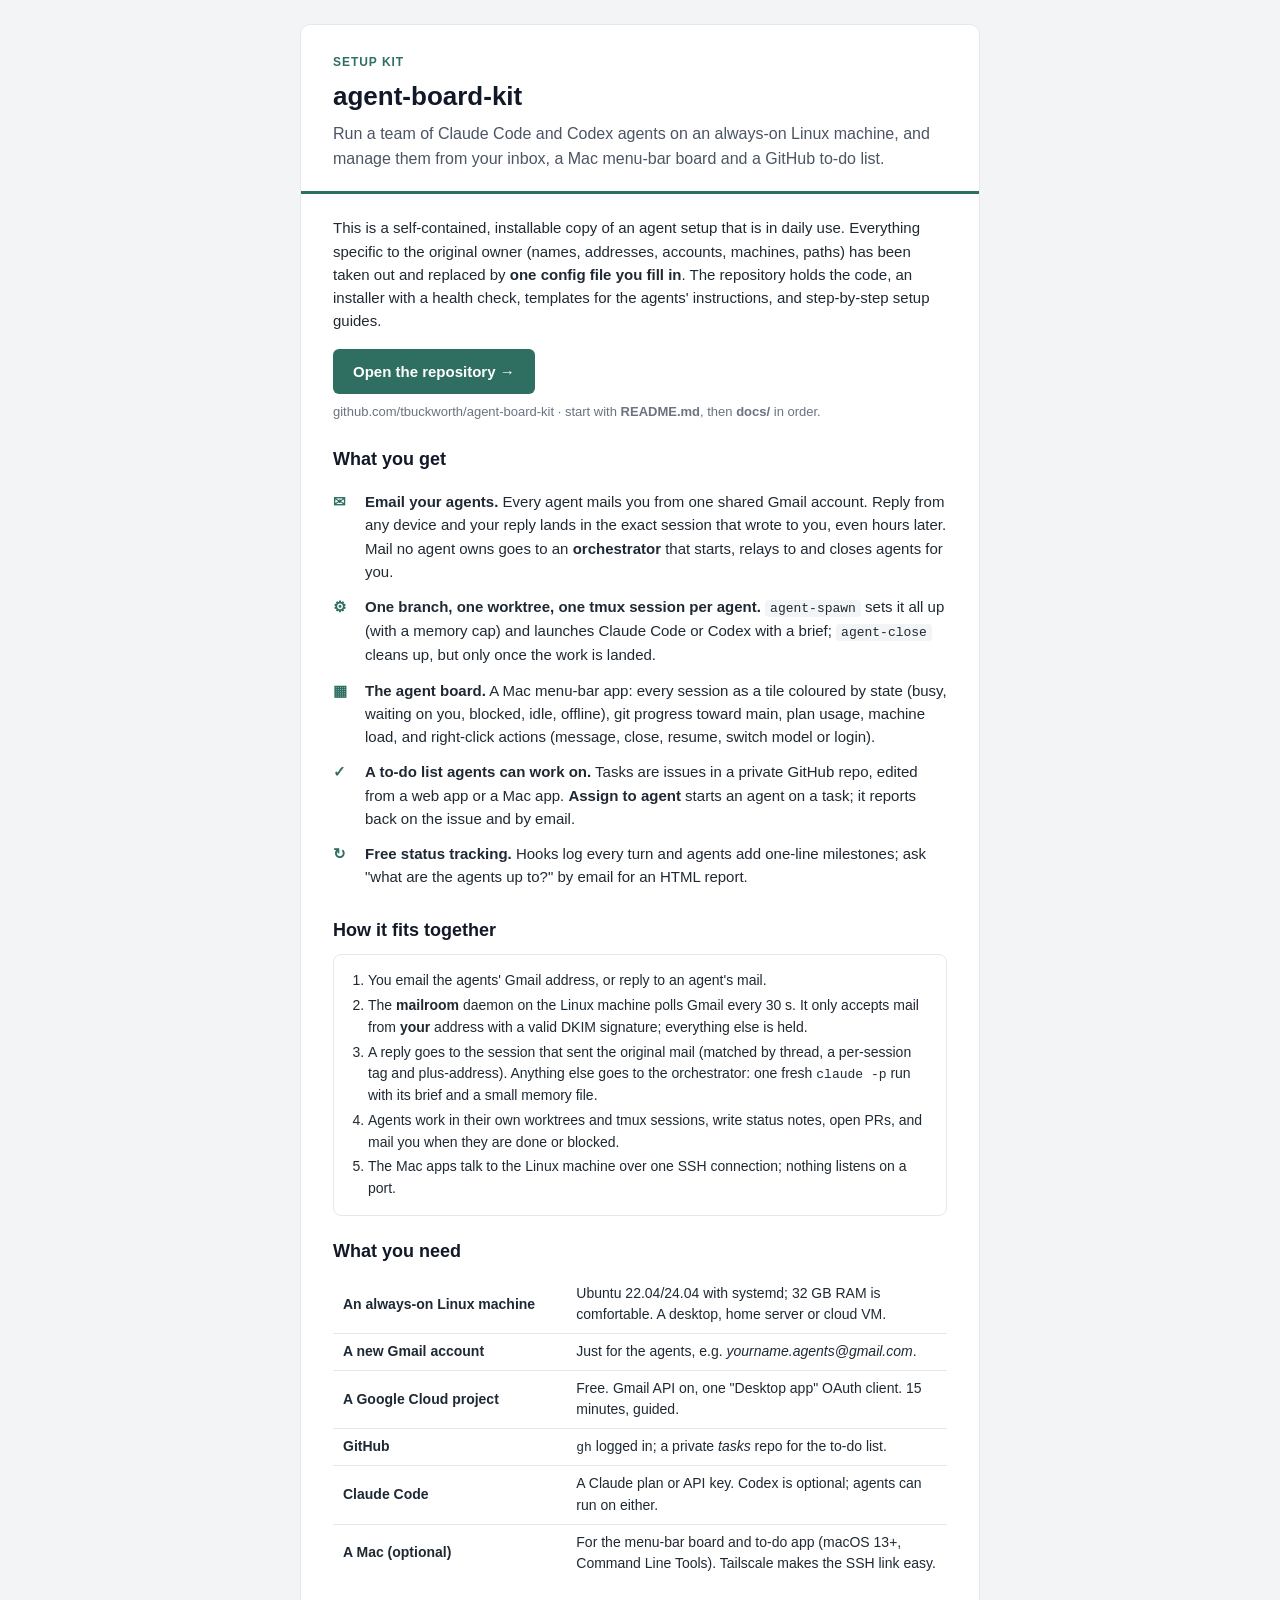
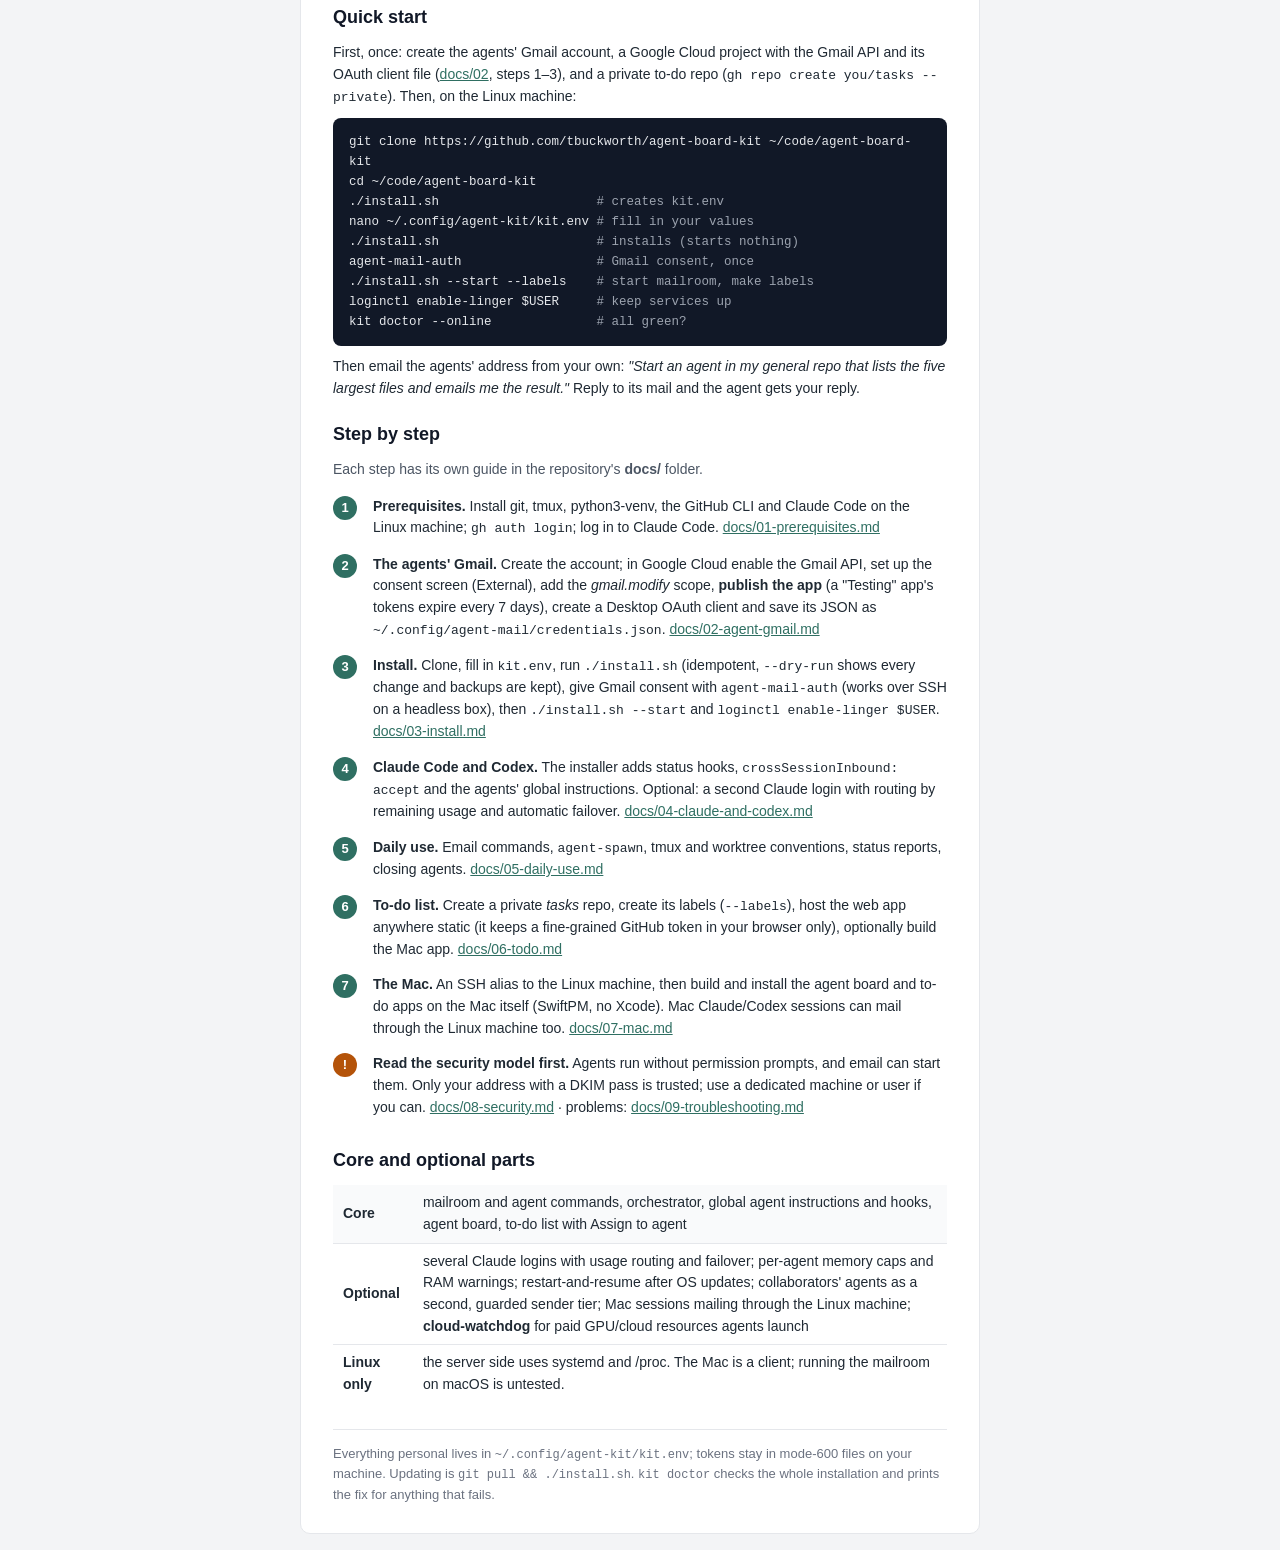
==== docs/email.html @ 9591367d "agent-board-kit: run a team of Claude Code and Codex agents from your inbox A self-contained, instal" ====
<!DOCTYPE html>
<html lang="en">
<head>
<meta charset="utf-8">
<meta name="viewport" content="width=device-width, initial-scale=1">
<title>agent-board-kit: run a team of coding agents from your inbox</title>
</head>
<body style="margin:0;padding:0;background:#f3f4f6;">
<table role="presentation" width="100%" cellpadding="0" cellspacing="0" border="0" style="background:#f3f4f6;">
<tr><td align="center" style="padding:24px 12px;">
<table role="presentation" width="100%" cellpadding="0" cellspacing="0" border="0" style="max-width:680px;background:#ffffff;border:1px solid #e5e7eb;border-radius:10px;font-family:-apple-system,BlinkMacSystemFont,'Segoe UI',Roboto,Helvetica,Arial,sans-serif;color:#1f2933;font-size:15px;line-height:1.55;">

<!-- header -->
<tr><td style="padding:28px 32px 20px 32px;border-bottom:3px solid #2f6f62;">
  <div style="font-size:12px;letter-spacing:.08em;text-transform:uppercase;color:#2f6f62;font-weight:600;">Setup kit</div>
  <div style="font-size:26px;font-weight:700;margin:4px 0 6px 0;color:#111827;">agent-board-kit</div>
  <div style="font-size:16px;color:#4b5563;">Run a team of Claude Code and Codex agents on an always-on Linux machine, and manage them from your inbox, a Mac menu-bar board and a GitHub to-do list.</div>
</td></tr>

<!-- intro -->
<tr><td style="padding:22px 32px 6px 32px;">
  <p style="margin:0 0 12px 0;">This is a self-contained, installable copy of an agent setup that is in daily use. Everything specific to the original owner (names, addresses, accounts, machines, paths) has been taken out and replaced by <b>one config file you fill in</b>. The repository holds the code, an installer with a health check, templates for the agents' instructions, and step-by-step setup guides.</p>
  <table role="presentation" cellpadding="0" cellspacing="0" border="0" style="margin:16px 0 8px 0;"><tr>
    <td style="background:#2f6f62;border-radius:6px;">
      <a href="https://github.com/tbuckworth/agent-board-kit" style="display:inline-block;padding:11px 20px;color:#ffffff;text-decoration:none;font-weight:600;">Open the repository &rarr;</a>
    </td>
  </tr></table>
  <p style="margin:6px 0 0 0;font-size:13px;color:#6b7280;">github.com/tbuckworth/agent-board-kit &middot; start with <b>README.md</b>, then <b>docs/</b> in order.</p>
</td></tr>

<!-- what you get -->
<tr><td style="padding:18px 32px 4px 32px;">
  <h2 style="font-size:18px;margin:0 0 10px 0;color:#111827;">What you get</h2>
  <table role="presentation" cellpadding="0" cellspacing="0" border="0" width="100%">
    <tr><td valign="top" style="padding:6px 10px 6px 0;width:22px;color:#2f6f62;font-weight:700;">&#9993;</td>
        <td style="padding:6px 0;"><b>Email your agents.</b> Every agent mails you from one shared Gmail account. Reply from any device and your reply lands in the exact session that wrote to you, even hours later. Mail no agent owns goes to an <b>orchestrator</b> that starts, relays to and closes agents for you.</td></tr>
    <tr><td valign="top" style="padding:6px 10px 6px 0;color:#2f6f62;font-weight:700;">&#9881;</td>
        <td style="padding:6px 0;"><b>One branch, one worktree, one tmux session per agent.</b> <code style="font-family:Menlo,Consolas,monospace;font-size:13px;background:#f3f4f6;padding:1px 5px;border-radius:4px;">agent-spawn</code> sets it all up (with a memory cap) and launches Claude Code or Codex with a brief; <code style="font-family:Menlo,Consolas,monospace;font-size:13px;background:#f3f4f6;padding:1px 5px;border-radius:4px;">agent-close</code> cleans up, but only once the work is landed.</td></tr>
    <tr><td valign="top" style="padding:6px 10px 6px 0;color:#2f6f62;font-weight:700;">&#9638;</td>
        <td style="padding:6px 0;"><b>The agent board.</b> A Mac menu-bar app: every session as a tile coloured by state (busy, waiting on you, blocked, idle, offline), git progress toward main, plan usage, machine load, and right-click actions (message, close, resume, switch model or login).</td></tr>
    <tr><td valign="top" style="padding:6px 10px 6px 0;color:#2f6f62;font-weight:700;">&#10003;</td>
        <td style="padding:6px 0;"><b>A to-do list agents can work on.</b> Tasks are issues in a private GitHub repo, edited from a web app or a Mac app. <b>Assign to agent</b> starts an agent on a task; it reports back on the issue and by email.</td></tr>
    <tr><td valign="top" style="padding:6px 10px 6px 0;color:#2f6f62;font-weight:700;">&#8635;</td>
        <td style="padding:6px 0;"><b>Free status tracking.</b> Hooks log every turn and agents add one-line milestones; ask "what are the agents up to?" by email for an HTML report.</td></tr>
  </table>
</td></tr>

<!-- how it works -->
<tr><td style="padding:18px 32px 4px 32px;">
  <h2 style="font-size:18px;margin:0 0 10px 0;color:#111827;">How it fits together</h2>
  <table role="presentation" cellpadding="0" cellspacing="0" border="0" width="100%" style="border:1px solid #e5e7eb;border-radius:8px;">
    <tr><td style="padding:12px 14px;font-size:14px;">
      <ol style="margin:0;padding-left:20px;">
        <li style="margin:3px 0;">You email the agents' Gmail address, or reply to an agent's mail.</li>
        <li style="margin:3px 0;">The <b>mailroom</b> daemon on the Linux machine polls Gmail every 30 s. It only accepts mail from <b>your</b> address with a valid DKIM signature; everything else is held.</li>
        <li style="margin:3px 0;">A reply goes to the session that sent the original mail (matched by thread, a per-session tag and plus-address). Anything else goes to the orchestrator: one fresh <code style="font-family:Menlo,Consolas,monospace;font-size:13px;">claude -p</code> run with its brief and a small memory file.</li>
        <li style="margin:3px 0;">Agents work in their own worktrees and tmux sessions, write status notes, open PRs, and mail you when they are done or blocked.</li>
        <li style="margin:3px 0;">The Mac apps talk to the Linux machine over one SSH connection; nothing listens on a port.</li>
      </ol>
    </td></tr>
  </table>
</td></tr>

<!-- what you need -->
<tr><td style="padding:18px 32px 4px 32px;">
  <h2 style="font-size:18px;margin:0 0 10px 0;color:#111827;">What you need</h2>
  <table role="presentation" cellpadding="0" cellspacing="0" border="0" width="100%" style="border-collapse:collapse;font-size:14px;">
    <tr><td style="padding:7px 10px;border-bottom:1px solid #e5e7eb;width:38%;"><b>An always-on Linux machine</b></td><td style="padding:7px 10px;border-bottom:1px solid #e5e7eb;">Ubuntu 22.04/24.04 with systemd; 32&nbsp;GB RAM is comfortable. A desktop, home server or cloud VM.</td></tr>
    <tr><td style="padding:7px 10px;border-bottom:1px solid #e5e7eb;"><b>A new Gmail account</b></td><td style="padding:7px 10px;border-bottom:1px solid #e5e7eb;">Just for the agents, e.g. <i>yourname.agents@gmail.com</i>.</td></tr>
    <tr><td style="padding:7px 10px;border-bottom:1px solid #e5e7eb;"><b>A Google Cloud project</b></td><td style="padding:7px 10px;border-bottom:1px solid #e5e7eb;">Free. Gmail API on, one "Desktop app" OAuth client. 15 minutes, guided.</td></tr>
    <tr><td style="padding:7px 10px;border-bottom:1px solid #e5e7eb;"><b>GitHub</b></td><td style="padding:7px 10px;border-bottom:1px solid #e5e7eb;"><code style="font-family:Menlo,Consolas,monospace;font-size:13px;">gh</code> logged in; a private <i>tasks</i> repo for the to-do list.</td></tr>
    <tr><td style="padding:7px 10px;border-bottom:1px solid #e5e7eb;"><b>Claude Code</b></td><td style="padding:7px 10px;border-bottom:1px solid #e5e7eb;">A Claude plan or API key. Codex is optional; agents can run on either.</td></tr>
    <tr><td style="padding:7px 10px;"><b>A Mac (optional)</b></td><td style="padding:7px 10px;">For the menu-bar board and to-do app (macOS 13+, Command Line Tools). Tailscale makes the SSH link easy.</td></tr>
  </table>
</td></tr>

<!-- quick start -->
<tr><td style="padding:18px 32px 4px 32px;">
  <h2 style="font-size:18px;margin:0 0 10px 0;color:#111827;">Quick start</h2>
  <p style="margin:0 0 10px 0;font-size:14px;">First, once: create the agents' Gmail account, a Google Cloud project with the Gmail API and its OAuth client file (<a href="https://github.com/tbuckworth/agent-board-kit/blob/main/docs/02-agent-gmail.md" style="color:#2f6f62;">docs/02</a>, steps 1&ndash;3), and a private to-do repo (<code style="font-family:Menlo,Consolas,monospace;font-size:13px;">gh repo create you/tasks --private</code>). Then, on the Linux machine:</p>
  <div style="background:#111827;color:#e5e7eb;border-radius:8px;padding:14px 16px;font-family:Menlo,Consolas,'Courier New',monospace;font-size:12.5px;line-height:1.6;white-space:pre-wrap;">git clone https://github.com/tbuckworth/agent-board-kit ~/code/agent-board-kit
cd ~/code/agent-board-kit
./install.sh                     <span style="color:#9ca3af;"># creates kit.env</span>
nano ~/.config/agent-kit/kit.env <span style="color:#9ca3af;"># fill in your values</span>
./install.sh                     <span style="color:#9ca3af;"># installs (starts nothing)</span>
agent-mail-auth                  <span style="color:#9ca3af;"># Gmail consent, once</span>
./install.sh --start --labels    <span style="color:#9ca3af;"># start mailroom, make labels</span>
loginctl enable-linger $USER     <span style="color:#9ca3af;"># keep services up</span>
kit doctor --online              <span style="color:#9ca3af;"># all green?</span></div>
  <p style="margin:10px 0 0 0;font-size:14px;">Then email the agents' address from your own: <i>"Start an agent in my general repo that lists the five largest files and emails me the result."</i> Reply to its mail and the agent gets your reply.</p>
</td></tr>

<!-- step by step -->
<tr><td style="padding:18px 32px 4px 32px;">
  <h2 style="font-size:18px;margin:0 0 10px 0;color:#111827;">Step by step</h2>
  <p style="margin:0 0 8px 0;font-size:14px;color:#4b5563;">Each step has its own guide in the repository's <b>docs/</b> folder.</p>
  <table role="presentation" cellpadding="0" cellspacing="0" border="0" width="100%" style="font-size:14px;">
    <tr><td valign="top" style="padding:7px 12px 7px 0;width:28px;"><div style="background:#2f6f62;color:#fff;border-radius:50%;width:24px;height:24px;line-height:24px;text-align:center;font-weight:700;font-size:13px;">1</div></td>
        <td style="padding:7px 0;"><b>Prerequisites.</b> Install git, tmux, python3-venv, the GitHub CLI and Claude Code on the Linux machine; <code style="font-family:Menlo,Consolas,monospace;font-size:13px;">gh auth login</code>; log in to Claude Code. <a href="https://github.com/tbuckworth/agent-board-kit/blob/main/docs/01-prerequisites.md" style="color:#2f6f62;">docs/01-prerequisites.md</a></td></tr>
    <tr><td valign="top" style="padding:7px 12px 7px 0;"><div style="background:#2f6f62;color:#fff;border-radius:50%;width:24px;height:24px;line-height:24px;text-align:center;font-weight:700;font-size:13px;">2</div></td>
        <td style="padding:7px 0;"><b>The agents' Gmail.</b> Create the account; in Google Cloud enable the Gmail API, set up the consent screen (External), add the <i>gmail.modify</i> scope, <b>publish the app</b> (a "Testing" app's tokens expire every 7 days), create a Desktop OAuth client and save its JSON as <code style="font-family:Menlo,Consolas,monospace;font-size:13px;">~/.config/agent-mail/credentials.json</code>. <a href="https://github.com/tbuckworth/agent-board-kit/blob/main/docs/02-agent-gmail.md" style="color:#2f6f62;">docs/02-agent-gmail.md</a></td></tr>
    <tr><td valign="top" style="padding:7px 12px 7px 0;"><div style="background:#2f6f62;color:#fff;border-radius:50%;width:24px;height:24px;line-height:24px;text-align:center;font-weight:700;font-size:13px;">3</div></td>
        <td style="padding:7px 0;"><b>Install.</b> Clone, fill in <code style="font-family:Menlo,Consolas,monospace;font-size:13px;">kit.env</code>, run <code style="font-family:Menlo,Consolas,monospace;font-size:13px;">./install.sh</code> (idempotent, <code style="font-family:Menlo,Consolas,monospace;font-size:13px;">--dry-run</code> shows every change and backups are kept), give Gmail consent with <code style="font-family:Menlo,Consolas,monospace;font-size:13px;">agent-mail-auth</code> (works over SSH on a headless box), then <code style="font-family:Menlo,Consolas,monospace;font-size:13px;">./install.sh --start</code> and <code style="font-family:Menlo,Consolas,monospace;font-size:13px;">loginctl enable-linger $USER</code>. <a href="https://github.com/tbuckworth/agent-board-kit/blob/main/docs/03-install.md" style="color:#2f6f62;">docs/03-install.md</a></td></tr>
    <tr><td valign="top" style="padding:7px 12px 7px 0;"><div style="background:#2f6f62;color:#fff;border-radius:50%;width:24px;height:24px;line-height:24px;text-align:center;font-weight:700;font-size:13px;">4</div></td>
        <td style="padding:7px 0;"><b>Claude Code and Codex.</b> The installer adds status hooks, <code style="font-family:Menlo,Consolas,monospace;font-size:13px;">crossSessionInbound: accept</code> and the agents' global instructions. Optional: a second Claude login with routing by remaining usage and automatic failover. <a href="https://github.com/tbuckworth/agent-board-kit/blob/main/docs/04-claude-and-codex.md" style="color:#2f6f62;">docs/04-claude-and-codex.md</a></td></tr>
    <tr><td valign="top" style="padding:7px 12px 7px 0;"><div style="background:#2f6f62;color:#fff;border-radius:50%;width:24px;height:24px;line-height:24px;text-align:center;font-weight:700;font-size:13px;">5</div></td>
        <td style="padding:7px 0;"><b>Daily use.</b> Email commands, <code style="font-family:Menlo,Consolas,monospace;font-size:13px;">agent-spawn</code>, tmux and worktree conventions, status reports, closing agents. <a href="https://github.com/tbuckworth/agent-board-kit/blob/main/docs/05-daily-use.md" style="color:#2f6f62;">docs/05-daily-use.md</a></td></tr>
    <tr><td valign="top" style="padding:7px 12px 7px 0;"><div style="background:#2f6f62;color:#fff;border-radius:50%;width:24px;height:24px;line-height:24px;text-align:center;font-weight:700;font-size:13px;">6</div></td>
        <td style="padding:7px 0;"><b>To-do list.</b> Create a private <i>tasks</i> repo, create its labels (<code style="font-family:Menlo,Consolas,monospace;font-size:13px;">--labels</code>), host the web app anywhere static (it keeps a fine-grained GitHub token in your browser only), optionally build the Mac app. <a href="https://github.com/tbuckworth/agent-board-kit/blob/main/docs/06-todo.md" style="color:#2f6f62;">docs/06-todo.md</a></td></tr>
    <tr><td valign="top" style="padding:7px 12px 7px 0;"><div style="background:#2f6f62;color:#fff;border-radius:50%;width:24px;height:24px;line-height:24px;text-align:center;font-weight:700;font-size:13px;">7</div></td>
        <td style="padding:7px 0;"><b>The Mac.</b> An SSH alias to the Linux machine, then build and install the agent board and to-do apps on the Mac itself (SwiftPM, no Xcode). Mac Claude/Codex sessions can mail through the Linux machine too. <a href="https://github.com/tbuckworth/agent-board-kit/blob/main/docs/07-mac.md" style="color:#2f6f62;">docs/07-mac.md</a></td></tr>
    <tr><td valign="top" style="padding:7px 12px 7px 0;"><div style="background:#b45309;color:#fff;border-radius:50%;width:24px;height:24px;line-height:24px;text-align:center;font-weight:700;font-size:13px;">!</div></td>
        <td style="padding:7px 0;"><b>Read the security model first.</b> Agents run without permission prompts, and email can start them. Only your address with a DKIM pass is trusted; use a dedicated machine or user if you can. <a href="https://github.com/tbuckworth/agent-board-kit/blob/main/docs/08-security.md" style="color:#2f6f62;">docs/08-security.md</a> &middot; problems: <a href="https://github.com/tbuckworth/agent-board-kit/blob/main/docs/09-troubleshooting.md" style="color:#2f6f62;">docs/09-troubleshooting.md</a></td></tr>
  </table>
</td></tr>

<!-- core vs optional -->
<tr><td style="padding:18px 32px 4px 32px;">
  <h2 style="font-size:18px;margin:0 0 10px 0;color:#111827;">Core and optional parts</h2>
  <table role="presentation" cellpadding="0" cellspacing="0" border="0" width="100%" style="border-collapse:collapse;font-size:14px;">
    <tr style="background:#f9fafb;"><td style="padding:7px 10px;border-bottom:1px solid #e5e7eb;font-weight:600;">Core</td><td style="padding:7px 10px;border-bottom:1px solid #e5e7eb;">mailroom and agent commands, orchestrator, global agent instructions and hooks, agent board, to-do list with Assign to agent</td></tr>
    <tr><td style="padding:7px 10px;border-bottom:1px solid #e5e7eb;font-weight:600;">Optional</td><td style="padding:7px 10px;border-bottom:1px solid #e5e7eb;">several Claude logins with usage routing and failover; per-agent memory caps and RAM warnings; restart-and-resume after OS updates; collaborators' agents as a second, guarded sender tier; Mac sessions mailing through the Linux machine; <b>cloud-watchdog</b> for paid GPU/cloud resources agents launch</td></tr>
    <tr><td style="padding:7px 10px;font-weight:600;">Linux only</td><td style="padding:7px 10px;">the server side uses systemd and /proc. The Mac is a client; running the mailroom on macOS is untested.</td></tr>
  </table>
</td></tr>

<!-- footer -->
<tr><td style="padding:22px 32px 28px 32px;">
  <p style="margin:0;font-size:13px;color:#6b7280;border-top:1px solid #e5e7eb;padding-top:14px;">Everything personal lives in <code style="font-family:Menlo,Consolas,monospace;font-size:12px;">~/.config/agent-kit/kit.env</code>; tokens stay in mode-600 files on your machine. Updating is <code style="font-family:Menlo,Consolas,monospace;font-size:12px;">git pull &amp;&amp; ./install.sh</code>. <code style="font-family:Menlo,Consolas,monospace;font-size:12px;">kit doctor</code> checks the whole installation and prints the fix for anything that fails.</p>
</td></tr>

</table>
</td></tr>
</table>
</body>
</html>
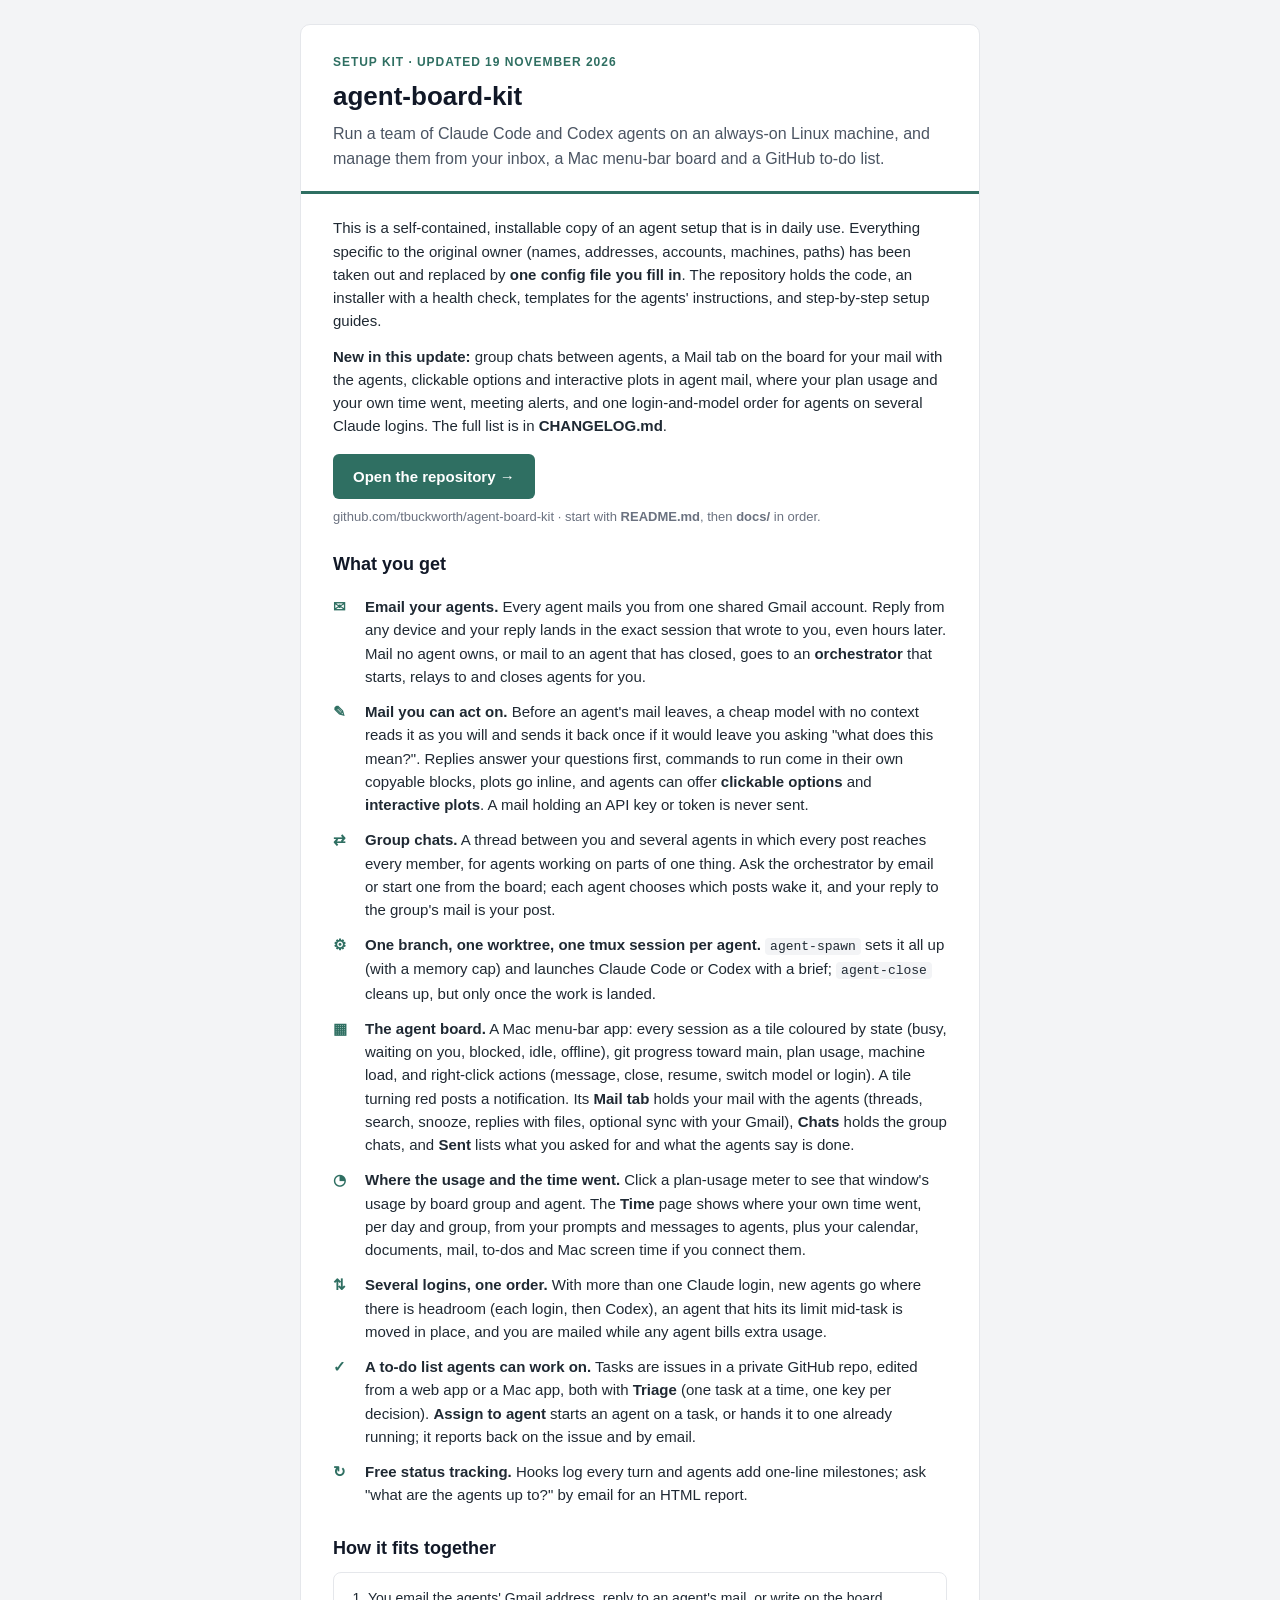
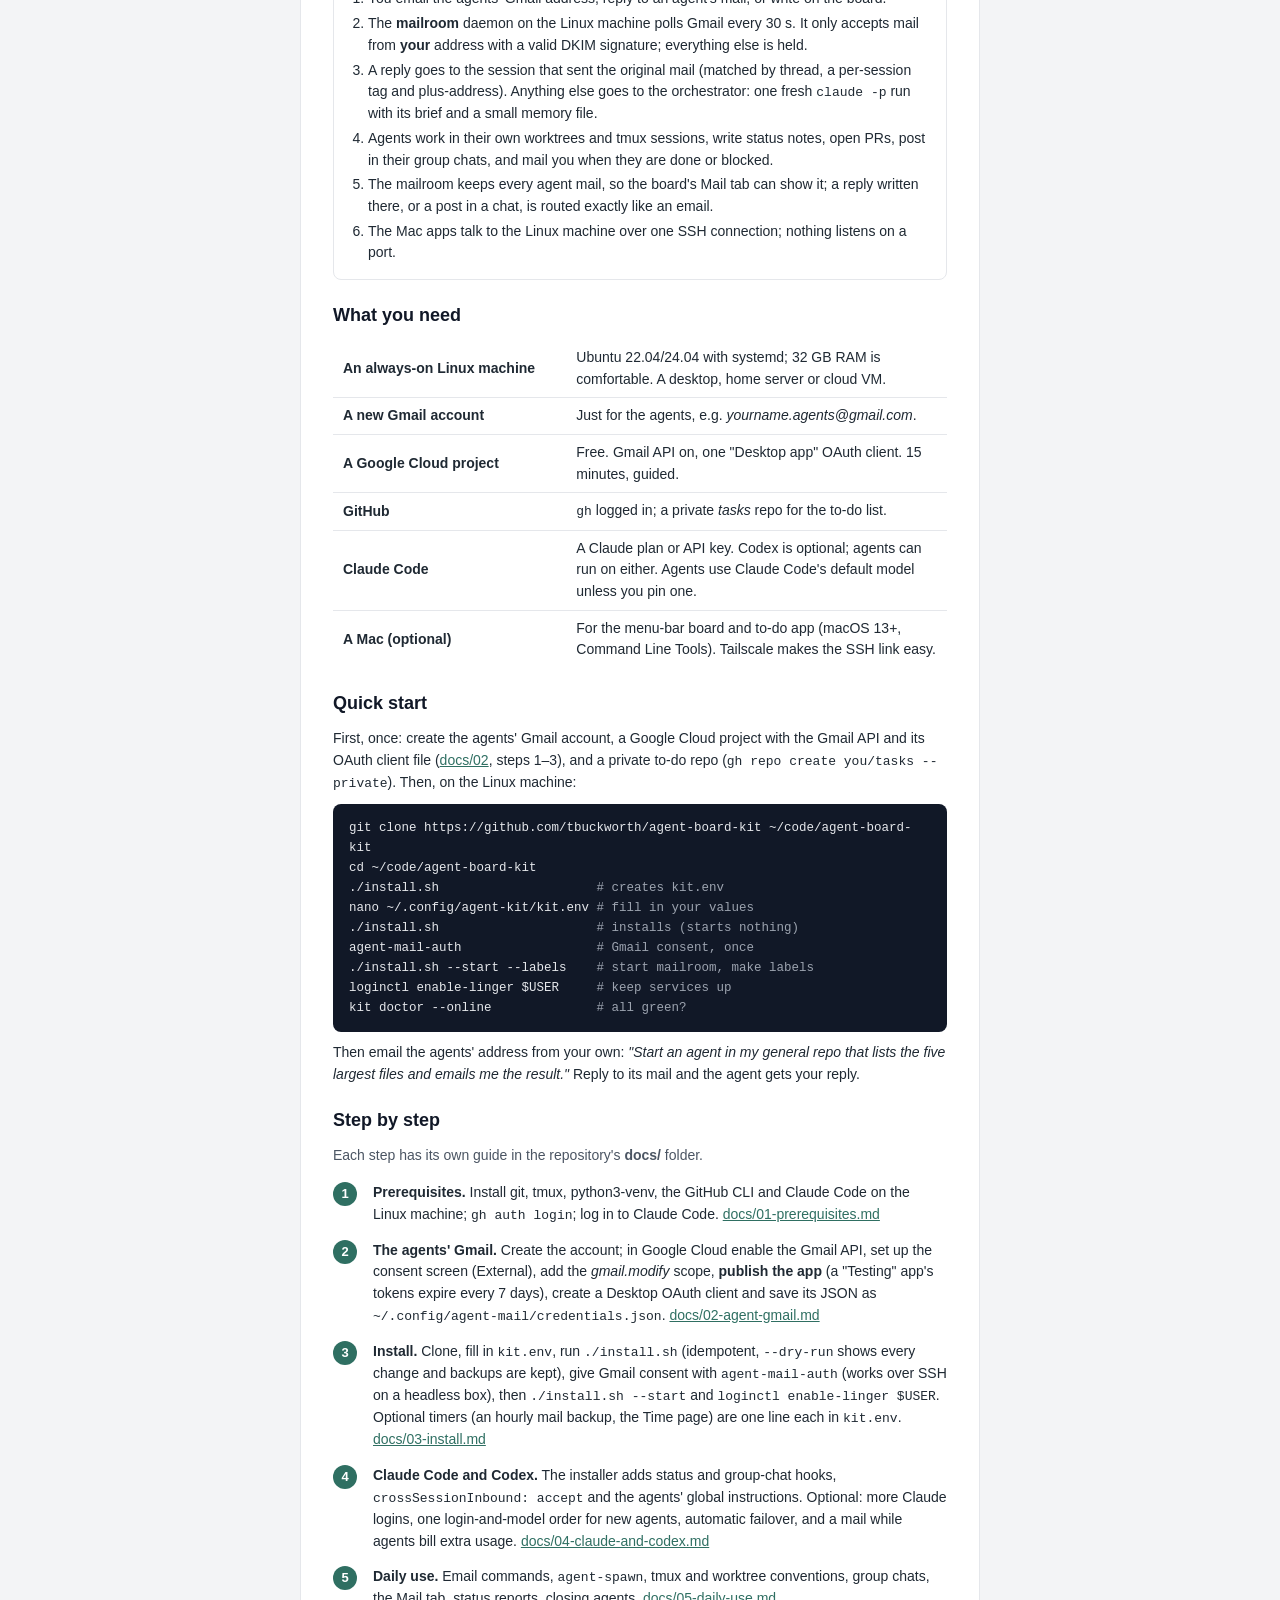
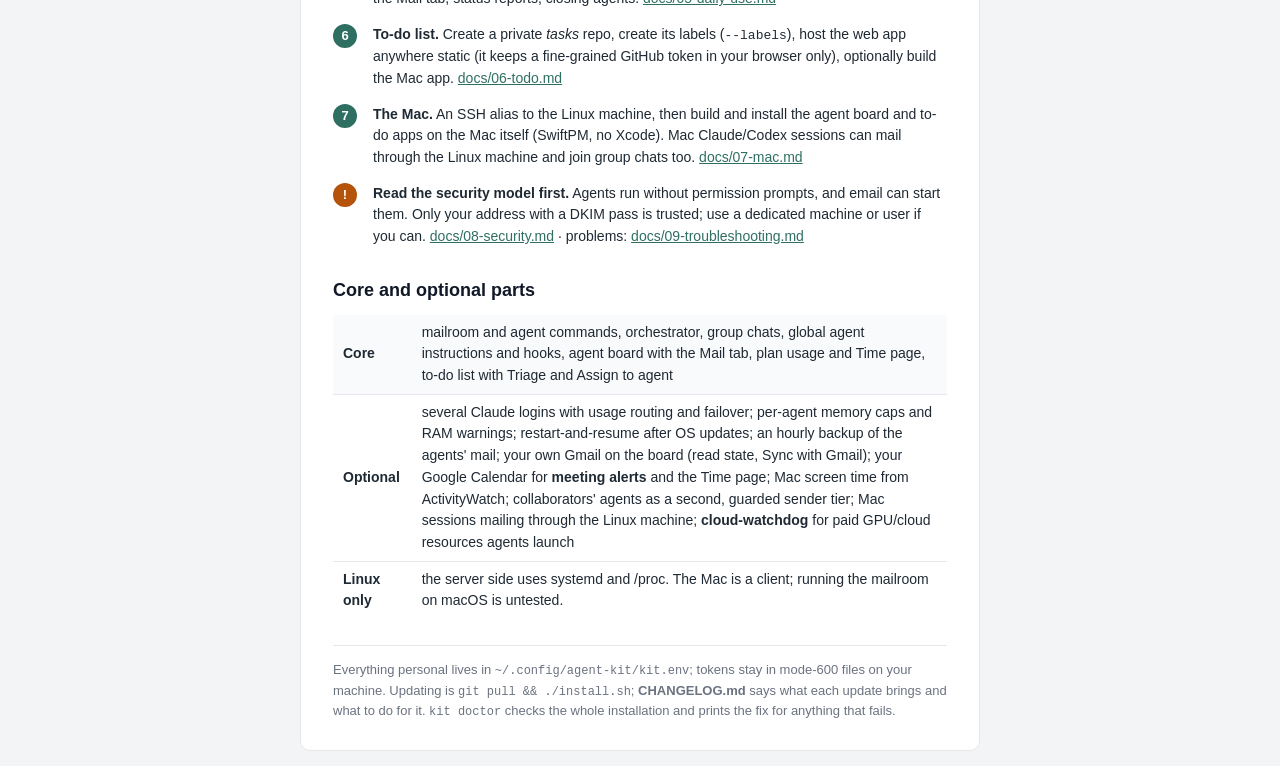
==== commit 5c2a3313: "Refresh from upstream: group chats, the Mail tab, usage, Time page, meeting alerts (2026-11-19) Brin" ====
--- a/docs/email.html
+++ b/docs/email.html
@@ -12,7 +12,7 @@
 
 <!-- header -->
 <tr><td style="padding:28px 32px 20px 32px;border-bottom:3px solid #2f6f62;">
-  <div style="font-size:12px;letter-spacing:.08em;text-transform:uppercase;color:#2f6f62;font-weight:600;">Setup kit</div>
+  <div style="font-size:12px;letter-spacing:.08em;text-transform:uppercase;color:#2f6f62;font-weight:600;">Setup kit &middot; updated 19 November 2026</div>
   <div style="font-size:26px;font-weight:700;margin:4px 0 6px 0;color:#111827;">agent-board-kit</div>
   <div style="font-size:16px;color:#4b5563;">Run a team of Claude Code and Codex agents on an always-on Linux machine, and manage them from your inbox, a Mac menu-bar board and a GitHub to-do list.</div>
 </td></tr>
@@ -20,6 +20,7 @@
 <!-- intro -->
 <tr><td style="padding:22px 32px 6px 32px;">
   <p style="margin:0 0 12px 0;">This is a self-contained, installable copy of an agent setup that is in daily use. Everything specific to the original owner (names, addresses, accounts, machines, paths) has been taken out and replaced by <b>one config file you fill in</b>. The repository holds the code, an installer with a health check, templates for the agents' instructions, and step-by-step setup guides.</p>
+  <p style="margin:0 0 12px 0;"><b>New in this update:</b> group chats between agents, a Mail tab on the board for your mail with the agents, clickable options and interactive plots in agent mail, where your plan usage and your own time went, meeting alerts, and one login-and-model order for agents on several Claude logins. The full list is in <b>CHANGELOG.md</b>.</p>
   <table role="presentation" cellpadding="0" cellspacing="0" border="0" style="margin:16px 0 8px 0;"><tr>
     <td style="background:#2f6f62;border-radius:6px;">
       <a href="https://github.com/tbuckworth/agent-board-kit" style="display:inline-block;padding:11px 20px;color:#ffffff;text-decoration:none;font-weight:600;">Open the repository &rarr;</a>
@@ -33,13 +34,21 @@
   <h2 style="font-size:18px;margin:0 0 10px 0;color:#111827;">What you get</h2>
   <table role="presentation" cellpadding="0" cellspacing="0" border="0" width="100%">
     <tr><td valign="top" style="padding:6px 10px 6px 0;width:22px;color:#2f6f62;font-weight:700;">&#9993;</td>
-        <td style="padding:6px 0;"><b>Email your agents.</b> Every agent mails you from one shared Gmail account. Reply from any device and your reply lands in the exact session that wrote to you, even hours later. Mail no agent owns goes to an <b>orchestrator</b> that starts, relays to and closes agents for you.</td></tr>
+        <td style="padding:6px 0;"><b>Email your agents.</b> Every agent mails you from one shared Gmail account. Reply from any device and your reply lands in the exact session that wrote to you, even hours later. Mail no agent owns, or mail to an agent that has closed, goes to an <b>orchestrator</b> that starts, relays to and closes agents for you.</td></tr>
+    <tr><td valign="top" style="padding:6px 10px 6px 0;color:#2f6f62;font-weight:700;">&#9998;</td>
+        <td style="padding:6px 0;"><b>Mail you can act on.</b> Before an agent's mail leaves, a cheap model with no context reads it as you will and sends it back once if it would leave you asking "what does this mean?". Replies answer your questions first, commands to run come in their own copyable blocks, plots go inline, and agents can offer <b>clickable options</b> and <b>interactive plots</b>. A mail holding an API key or token is never sent.</td></tr>
+    <tr><td valign="top" style="padding:6px 10px 6px 0;color:#2f6f62;font-weight:700;">&#8644;</td>
+        <td style="padding:6px 0;"><b>Group chats.</b> A thread between you and several agents in which every post reaches every member, for agents working on parts of one thing. Ask the orchestrator by email or start one from the board; each agent chooses which posts wake it, and your reply to the group's mail is your post.</td></tr>
     <tr><td valign="top" style="padding:6px 10px 6px 0;color:#2f6f62;font-weight:700;">&#9881;</td>
         <td style="padding:6px 0;"><b>One branch, one worktree, one tmux session per agent.</b> <code style="font-family:Menlo,Consolas,monospace;font-size:13px;background:#f3f4f6;padding:1px 5px;border-radius:4px;">agent-spawn</code> sets it all up (with a memory cap) and launches Claude Code or Codex with a brief; <code style="font-family:Menlo,Consolas,monospace;font-size:13px;background:#f3f4f6;padding:1px 5px;border-radius:4px;">agent-close</code> cleans up, but only once the work is landed.</td></tr>
     <tr><td valign="top" style="padding:6px 10px 6px 0;color:#2f6f62;font-weight:700;">&#9638;</td>
-        <td style="padding:6px 0;"><b>The agent board.</b> A Mac menu-bar app: every session as a tile coloured by state (busy, waiting on you, blocked, idle, offline), git progress toward main, plan usage, machine load, and right-click actions (message, close, resume, switch model or login).</td></tr>
+        <td style="padding:6px 0;"><b>The agent board.</b> A Mac menu-bar app: every session as a tile coloured by state (busy, waiting on you, blocked, idle, offline), git progress toward main, plan usage, machine load, and right-click actions (message, close, resume, switch model or login). A tile turning red posts a notification. Its <b>Mail tab</b> holds your mail with the agents (threads, search, snooze, replies with files, optional sync with your Gmail), <b>Chats</b> holds the group chats, and <b>Sent</b> lists what you asked for and what the agents say is done.</td></tr>
+    <tr><td valign="top" style="padding:6px 10px 6px 0;color:#2f6f62;font-weight:700;">&#9684;</td>
+        <td style="padding:6px 0;"><b>Where the usage and the time went.</b> Click a plan-usage meter to see that window's usage by board group and agent. The <b>Time</b> page shows where your own time went, per day and group, from your prompts and messages to agents, plus your calendar, documents, mail, to-dos and Mac screen time if you connect them.</td></tr>
+    <tr><td valign="top" style="padding:6px 10px 6px 0;color:#2f6f62;font-weight:700;">&#8645;</td>
+        <td style="padding:6px 0;"><b>Several logins, one order.</b> With more than one Claude login, new agents go where there is headroom (each login, then Codex), an agent that hits its limit mid-task is moved in place, and you are mailed while any agent bills extra usage.</td></tr>
     <tr><td valign="top" style="padding:6px 10px 6px 0;color:#2f6f62;font-weight:700;">&#10003;</td>
-        <td style="padding:6px 0;"><b>A to-do list agents can work on.</b> Tasks are issues in a private GitHub repo, edited from a web app or a Mac app. <b>Assign to agent</b> starts an agent on a task; it reports back on the issue and by email.</td></tr>
+        <td style="padding:6px 0;"><b>A to-do list agents can work on.</b> Tasks are issues in a private GitHub repo, edited from a web app or a Mac app, both with <b>Triage</b> (one task at a time, one key per decision). <b>Assign to agent</b> starts an agent on a task, or hands it to one already running; it reports back on the issue and by email.</td></tr>
     <tr><td valign="top" style="padding:6px 10px 6px 0;color:#2f6f62;font-weight:700;">&#8635;</td>
         <td style="padding:6px 0;"><b>Free status tracking.</b> Hooks log every turn and agents add one-line milestones; ask "what are the agents up to?" by email for an HTML report.</td></tr>
   </table>
@@ -51,10 +60,11 @@
   <table role="presentation" cellpadding="0" cellspacing="0" border="0" width="100%" style="border:1px solid #e5e7eb;border-radius:8px;">
     <tr><td style="padding:12px 14px;font-size:14px;">
       <ol style="margin:0;padding-left:20px;">
-        <li style="margin:3px 0;">You email the agents' Gmail address, or reply to an agent's mail.</li>
+        <li style="margin:3px 0;">You email the agents' Gmail address, reply to an agent's mail, or write on the board.</li>
         <li style="margin:3px 0;">The <b>mailroom</b> daemon on the Linux machine polls Gmail every 30 s. It only accepts mail from <b>your</b> address with a valid DKIM signature; everything else is held.</li>
         <li style="margin:3px 0;">A reply goes to the session that sent the original mail (matched by thread, a per-session tag and plus-address). Anything else goes to the orchestrator: one fresh <code style="font-family:Menlo,Consolas,monospace;font-size:13px;">claude -p</code> run with its brief and a small memory file.</li>
-        <li style="margin:3px 0;">Agents work in their own worktrees and tmux sessions, write status notes, open PRs, and mail you when they are done or blocked.</li>
+        <li style="margin:3px 0;">Agents work in their own worktrees and tmux sessions, write status notes, open PRs, post in their group chats, and mail you when they are done or blocked.</li>
+        <li style="margin:3px 0;">The mailroom keeps every agent mail, so the board's Mail tab can show it; a reply written there, or a post in a chat, is routed exactly like an email.</li>
         <li style="margin:3px 0;">The Mac apps talk to the Linux machine over one SSH connection; nothing listens on a port.</li>
       </ol>
     </td></tr>
@@ -69,7 +79,7 @@
     <tr><td style="padding:7px 10px;border-bottom:1px solid #e5e7eb;"><b>A new Gmail account</b></td><td style="padding:7px 10px;border-bottom:1px solid #e5e7eb;">Just for the agents, e.g. <i>yourname.agents@gmail.com</i>.</td></tr>
     <tr><td style="padding:7px 10px;border-bottom:1px solid #e5e7eb;"><b>A Google Cloud project</b></td><td style="padding:7px 10px;border-bottom:1px solid #e5e7eb;">Free. Gmail API on, one "Desktop app" OAuth client. 15 minutes, guided.</td></tr>
     <tr><td style="padding:7px 10px;border-bottom:1px solid #e5e7eb;"><b>GitHub</b></td><td style="padding:7px 10px;border-bottom:1px solid #e5e7eb;"><code style="font-family:Menlo,Consolas,monospace;font-size:13px;">gh</code> logged in; a private <i>tasks</i> repo for the to-do list.</td></tr>
-    <tr><td style="padding:7px 10px;border-bottom:1px solid #e5e7eb;"><b>Claude Code</b></td><td style="padding:7px 10px;border-bottom:1px solid #e5e7eb;">A Claude plan or API key. Codex is optional; agents can run on either.</td></tr>
+    <tr><td style="padding:7px 10px;border-bottom:1px solid #e5e7eb;"><b>Claude Code</b></td><td style="padding:7px 10px;border-bottom:1px solid #e5e7eb;">A Claude plan or API key. Codex is optional; agents can run on either. Agents use Claude Code's default model unless you pin one.</td></tr>
     <tr><td style="padding:7px 10px;"><b>A Mac (optional)</b></td><td style="padding:7px 10px;">For the menu-bar board and to-do app (macOS 13+, Command Line Tools). Tailscale makes the SSH link easy.</td></tr>
   </table>
 </td></tr>
@@ -100,15 +110,15 @@
     <tr><td valign="top" style="padding:7px 12px 7px 0;"><div style="background:#2f6f62;color:#fff;border-radius:50%;width:24px;height:24px;line-height:24px;text-align:center;font-weight:700;font-size:13px;">2</div></td>
         <td style="padding:7px 0;"><b>The agents' Gmail.</b> Create the account; in Google Cloud enable the Gmail API, set up the consent screen (External), add the <i>gmail.modify</i> scope, <b>publish the app</b> (a "Testing" app's tokens expire every 7 days), create a Desktop OAuth client and save its JSON as <code style="font-family:Menlo,Consolas,monospace;font-size:13px;">~/.config/agent-mail/credentials.json</code>. <a href="https://github.com/tbuckworth/agent-board-kit/blob/main/docs/02-agent-gmail.md" style="color:#2f6f62;">docs/02-agent-gmail.md</a></td></tr>
     <tr><td valign="top" style="padding:7px 12px 7px 0;"><div style="background:#2f6f62;color:#fff;border-radius:50%;width:24px;height:24px;line-height:24px;text-align:center;font-weight:700;font-size:13px;">3</div></td>
-        <td style="padding:7px 0;"><b>Install.</b> Clone, fill in <code style="font-family:Menlo,Consolas,monospace;font-size:13px;">kit.env</code>, run <code style="font-family:Menlo,Consolas,monospace;font-size:13px;">./install.sh</code> (idempotent, <code style="font-family:Menlo,Consolas,monospace;font-size:13px;">--dry-run</code> shows every change and backups are kept), give Gmail consent with <code style="font-family:Menlo,Consolas,monospace;font-size:13px;">agent-mail-auth</code> (works over SSH on a headless box), then <code style="font-family:Menlo,Consolas,monospace;font-size:13px;">./install.sh --start</code> and <code style="font-family:Menlo,Consolas,monospace;font-size:13px;">loginctl enable-linger $USER</code>. <a href="https://github.com/tbuckworth/agent-board-kit/blob/main/docs/03-install.md" style="color:#2f6f62;">docs/03-install.md</a></td></tr>
+        <td style="padding:7px 0;"><b>Install.</b> Clone, fill in <code style="font-family:Menlo,Consolas,monospace;font-size:13px;">kit.env</code>, run <code style="font-family:Menlo,Consolas,monospace;font-size:13px;">./install.sh</code> (idempotent, <code style="font-family:Menlo,Consolas,monospace;font-size:13px;">--dry-run</code> shows every change and backups are kept), give Gmail consent with <code style="font-family:Menlo,Consolas,monospace;font-size:13px;">agent-mail-auth</code> (works over SSH on a headless box), then <code style="font-family:Menlo,Consolas,monospace;font-size:13px;">./install.sh --start</code> and <code style="font-family:Menlo,Consolas,monospace;font-size:13px;">loginctl enable-linger $USER</code>. Optional timers (an hourly mail backup, the Time page) are one line each in <code style="font-family:Menlo,Consolas,monospace;font-size:13px;">kit.env</code>. <a href="https://github.com/tbuckworth/agent-board-kit/blob/main/docs/03-install.md" style="color:#2f6f62;">docs/03-install.md</a></td></tr>
     <tr><td valign="top" style="padding:7px 12px 7px 0;"><div style="background:#2f6f62;color:#fff;border-radius:50%;width:24px;height:24px;line-height:24px;text-align:center;font-weight:700;font-size:13px;">4</div></td>
-        <td style="padding:7px 0;"><b>Claude Code and Codex.</b> The installer adds status hooks, <code style="font-family:Menlo,Consolas,monospace;font-size:13px;">crossSessionInbound: accept</code> and the agents' global instructions. Optional: a second Claude login with routing by remaining usage and automatic failover. <a href="https://github.com/tbuckworth/agent-board-kit/blob/main/docs/04-claude-and-codex.md" style="color:#2f6f62;">docs/04-claude-and-codex.md</a></td></tr>
+        <td style="padding:7px 0;"><b>Claude Code and Codex.</b> The installer adds status and group-chat hooks, <code style="font-family:Menlo,Consolas,monospace;font-size:13px;">crossSessionInbound: accept</code> and the agents' global instructions. Optional: more Claude logins, one login-and-model order for new agents, automatic failover, and a mail while agents bill extra usage. <a href="https://github.com/tbuckworth/agent-board-kit/blob/main/docs/04-claude-and-codex.md" style="color:#2f6f62;">docs/04-claude-and-codex.md</a></td></tr>
     <tr><td valign="top" style="padding:7px 12px 7px 0;"><div style="background:#2f6f62;color:#fff;border-radius:50%;width:24px;height:24px;line-height:24px;text-align:center;font-weight:700;font-size:13px;">5</div></td>
-        <td style="padding:7px 0;"><b>Daily use.</b> Email commands, <code style="font-family:Menlo,Consolas,monospace;font-size:13px;">agent-spawn</code>, tmux and worktree conventions, status reports, closing agents. <a href="https://github.com/tbuckworth/agent-board-kit/blob/main/docs/05-daily-use.md" style="color:#2f6f62;">docs/05-daily-use.md</a></td></tr>
+        <td style="padding:7px 0;"><b>Daily use.</b> Email commands, <code style="font-family:Menlo,Consolas,monospace;font-size:13px;">agent-spawn</code>, tmux and worktree conventions, group chats, the Mail tab, status reports, closing agents. <a href="https://github.com/tbuckworth/agent-board-kit/blob/main/docs/05-daily-use.md" style="color:#2f6f62;">docs/05-daily-use.md</a></td></tr>
     <tr><td valign="top" style="padding:7px 12px 7px 0;"><div style="background:#2f6f62;color:#fff;border-radius:50%;width:24px;height:24px;line-height:24px;text-align:center;font-weight:700;font-size:13px;">6</div></td>
         <td style="padding:7px 0;"><b>To-do list.</b> Create a private <i>tasks</i> repo, create its labels (<code style="font-family:Menlo,Consolas,monospace;font-size:13px;">--labels</code>), host the web app anywhere static (it keeps a fine-grained GitHub token in your browser only), optionally build the Mac app. <a href="https://github.com/tbuckworth/agent-board-kit/blob/main/docs/06-todo.md" style="color:#2f6f62;">docs/06-todo.md</a></td></tr>
     <tr><td valign="top" style="padding:7px 12px 7px 0;"><div style="background:#2f6f62;color:#fff;border-radius:50%;width:24px;height:24px;line-height:24px;text-align:center;font-weight:700;font-size:13px;">7</div></td>
-        <td style="padding:7px 0;"><b>The Mac.</b> An SSH alias to the Linux machine, then build and install the agent board and to-do apps on the Mac itself (SwiftPM, no Xcode). Mac Claude/Codex sessions can mail through the Linux machine too. <a href="https://github.com/tbuckworth/agent-board-kit/blob/main/docs/07-mac.md" style="color:#2f6f62;">docs/07-mac.md</a></td></tr>
+        <td style="padding:7px 0;"><b>The Mac.</b> An SSH alias to the Linux machine, then build and install the agent board and to-do apps on the Mac itself (SwiftPM, no Xcode). Mac Claude/Codex sessions can mail through the Linux machine and join group chats too. <a href="https://github.com/tbuckworth/agent-board-kit/blob/main/docs/07-mac.md" style="color:#2f6f62;">docs/07-mac.md</a></td></tr>
     <tr><td valign="top" style="padding:7px 12px 7px 0;"><div style="background:#b45309;color:#fff;border-radius:50%;width:24px;height:24px;line-height:24px;text-align:center;font-weight:700;font-size:13px;">!</div></td>
         <td style="padding:7px 0;"><b>Read the security model first.</b> Agents run without permission prompts, and email can start them. Only your address with a DKIM pass is trusted; use a dedicated machine or user if you can. <a href="https://github.com/tbuckworth/agent-board-kit/blob/main/docs/08-security.md" style="color:#2f6f62;">docs/08-security.md</a> &middot; problems: <a href="https://github.com/tbuckworth/agent-board-kit/blob/main/docs/09-troubleshooting.md" style="color:#2f6f62;">docs/09-troubleshooting.md</a></td></tr>
   </table>
@@ -118,15 +128,15 @@
 <tr><td style="padding:18px 32px 4px 32px;">
   <h2 style="font-size:18px;margin:0 0 10px 0;color:#111827;">Core and optional parts</h2>
   <table role="presentation" cellpadding="0" cellspacing="0" border="0" width="100%" style="border-collapse:collapse;font-size:14px;">
-    <tr style="background:#f9fafb;"><td style="padding:7px 10px;border-bottom:1px solid #e5e7eb;font-weight:600;">Core</td><td style="padding:7px 10px;border-bottom:1px solid #e5e7eb;">mailroom and agent commands, orchestrator, global agent instructions and hooks, agent board, to-do list with Assign to agent</td></tr>
-    <tr><td style="padding:7px 10px;border-bottom:1px solid #e5e7eb;font-weight:600;">Optional</td><td style="padding:7px 10px;border-bottom:1px solid #e5e7eb;">several Claude logins with usage routing and failover; per-agent memory caps and RAM warnings; restart-and-resume after OS updates; collaborators' agents as a second, guarded sender tier; Mac sessions mailing through the Linux machine; <b>cloud-watchdog</b> for paid GPU/cloud resources agents launch</td></tr>
+    <tr style="background:#f9fafb;"><td style="padding:7px 10px;border-bottom:1px solid #e5e7eb;font-weight:600;">Core</td><td style="padding:7px 10px;border-bottom:1px solid #e5e7eb;">mailroom and agent commands, orchestrator, group chats, global agent instructions and hooks, agent board with the Mail tab, plan usage and Time page, to-do list with Triage and Assign to agent</td></tr>
+    <tr><td style="padding:7px 10px;border-bottom:1px solid #e5e7eb;font-weight:600;">Optional</td><td style="padding:7px 10px;border-bottom:1px solid #e5e7eb;">several Claude logins with usage routing and failover; per-agent memory caps and RAM warnings; restart-and-resume after OS updates; an hourly backup of the agents' mail; your own Gmail on the board (read state, Sync with Gmail); your Google Calendar for <b>meeting alerts</b> and the Time page; Mac screen time from ActivityWatch; collaborators' agents as a second, guarded sender tier; Mac sessions mailing through the Linux machine; <b>cloud-watchdog</b> for paid GPU/cloud resources agents launch</td></tr>
     <tr><td style="padding:7px 10px;font-weight:600;">Linux only</td><td style="padding:7px 10px;">the server side uses systemd and /proc. The Mac is a client; running the mailroom on macOS is untested.</td></tr>
   </table>
 </td></tr>
 
 <!-- footer -->
 <tr><td style="padding:22px 32px 28px 32px;">
-  <p style="margin:0;font-size:13px;color:#6b7280;border-top:1px solid #e5e7eb;padding-top:14px;">Everything personal lives in <code style="font-family:Menlo,Consolas,monospace;font-size:12px;">~/.config/agent-kit/kit.env</code>; tokens stay in mode-600 files on your machine. Updating is <code style="font-family:Menlo,Consolas,monospace;font-size:12px;">git pull &amp;&amp; ./install.sh</code>. <code style="font-family:Menlo,Consolas,monospace;font-size:12px;">kit doctor</code> checks the whole installation and prints the fix for anything that fails.</p>
+  <p style="margin:0;font-size:13px;color:#6b7280;border-top:1px solid #e5e7eb;padding-top:14px;">Everything personal lives in <code style="font-family:Menlo,Consolas,monospace;font-size:12px;">~/.config/agent-kit/kit.env</code>; tokens stay in mode-600 files on your machine. Updating is <code style="font-family:Menlo,Consolas,monospace;font-size:12px;">git pull &amp;&amp; ./install.sh</code>; <b>CHANGELOG.md</b> says what each update brings and what to do for it. <code style="font-family:Menlo,Consolas,monospace;font-size:12px;">kit doctor</code> checks the whole installation and prints the fix for anything that fails.</p>
 </td></tr>
 
 </table>
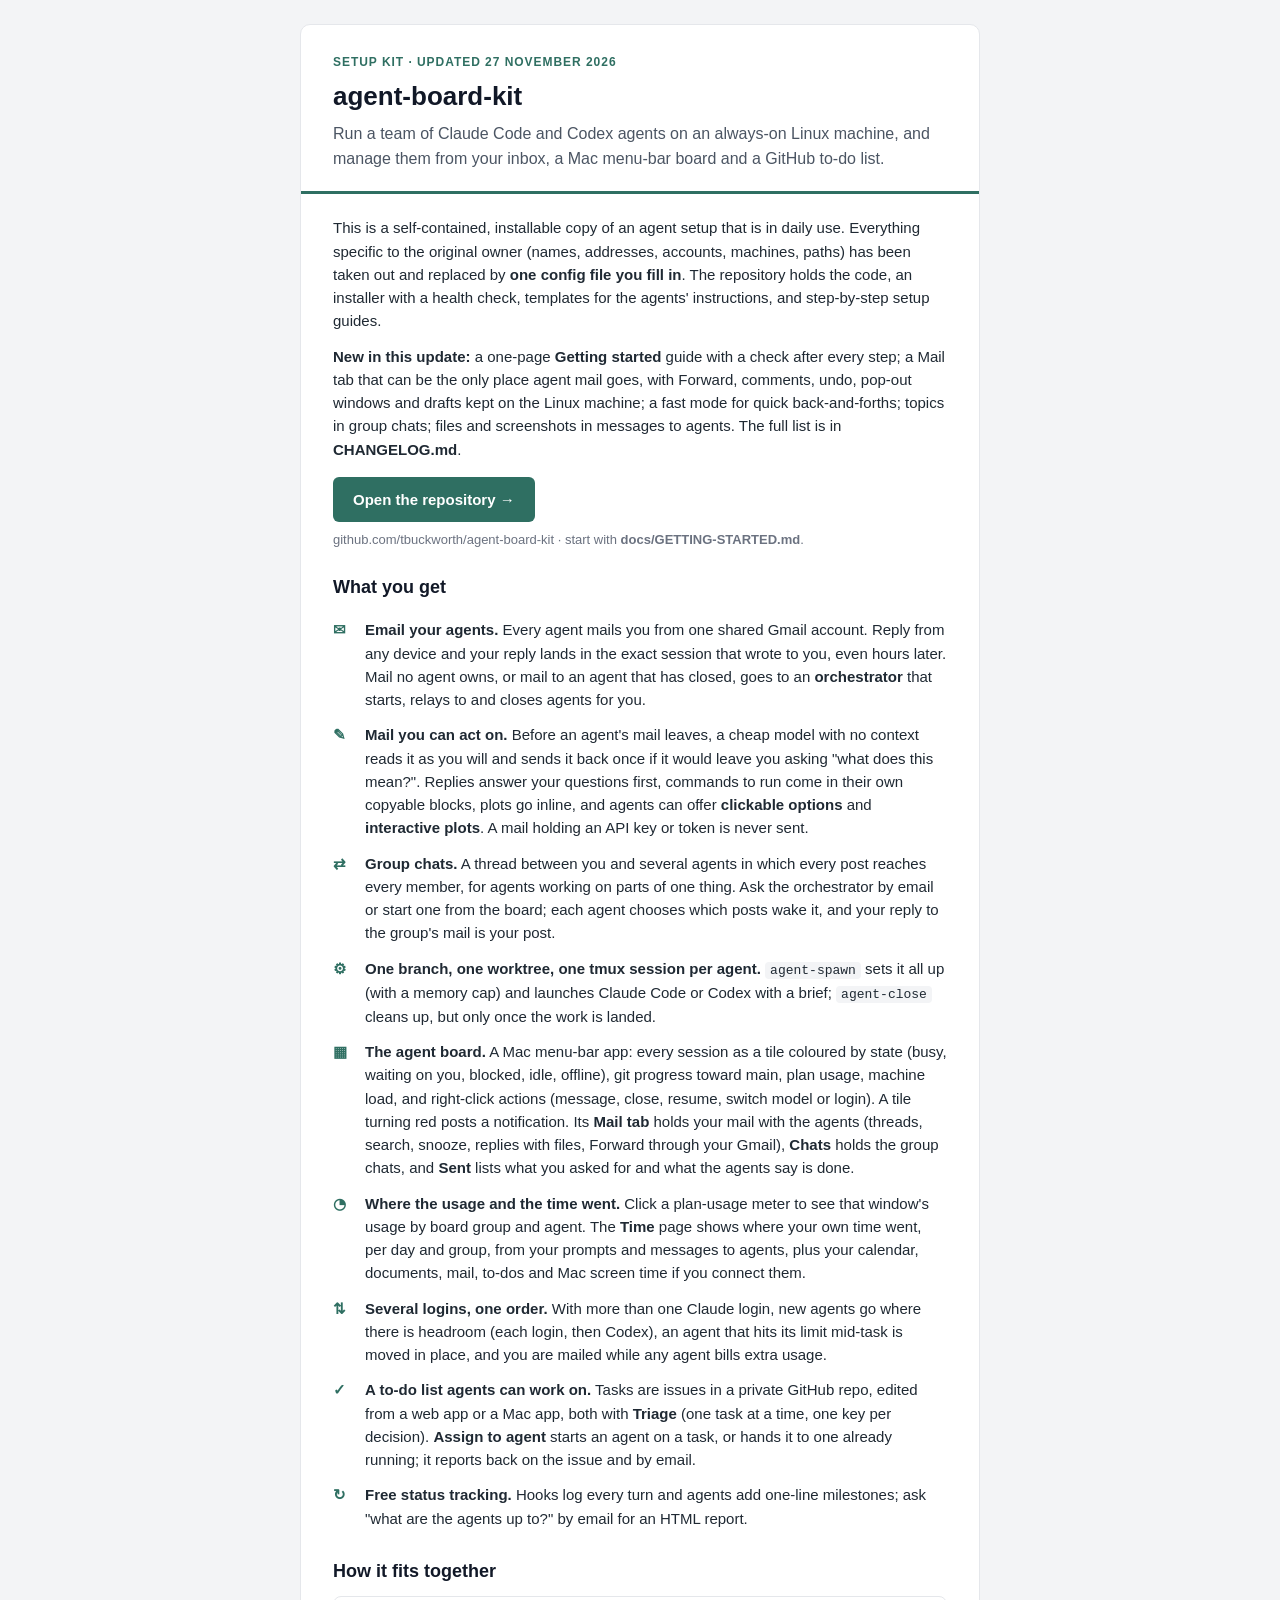
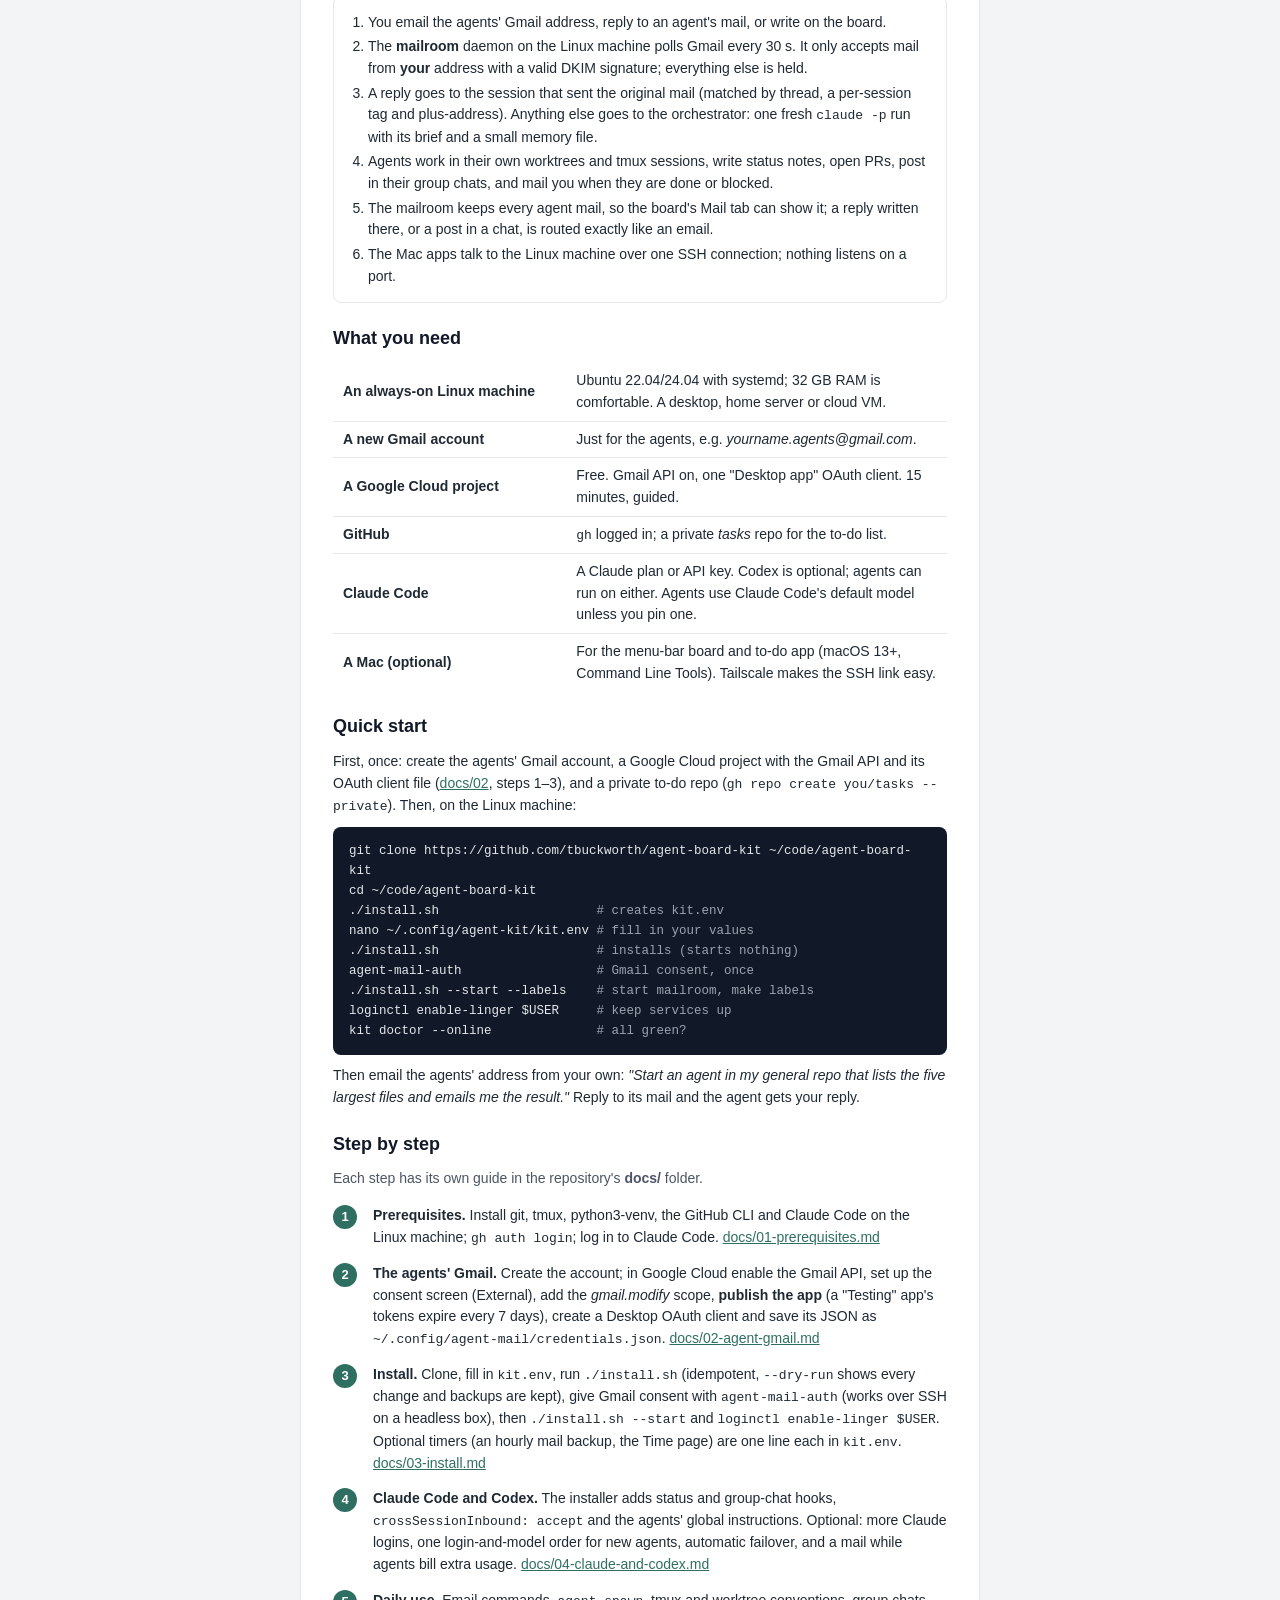
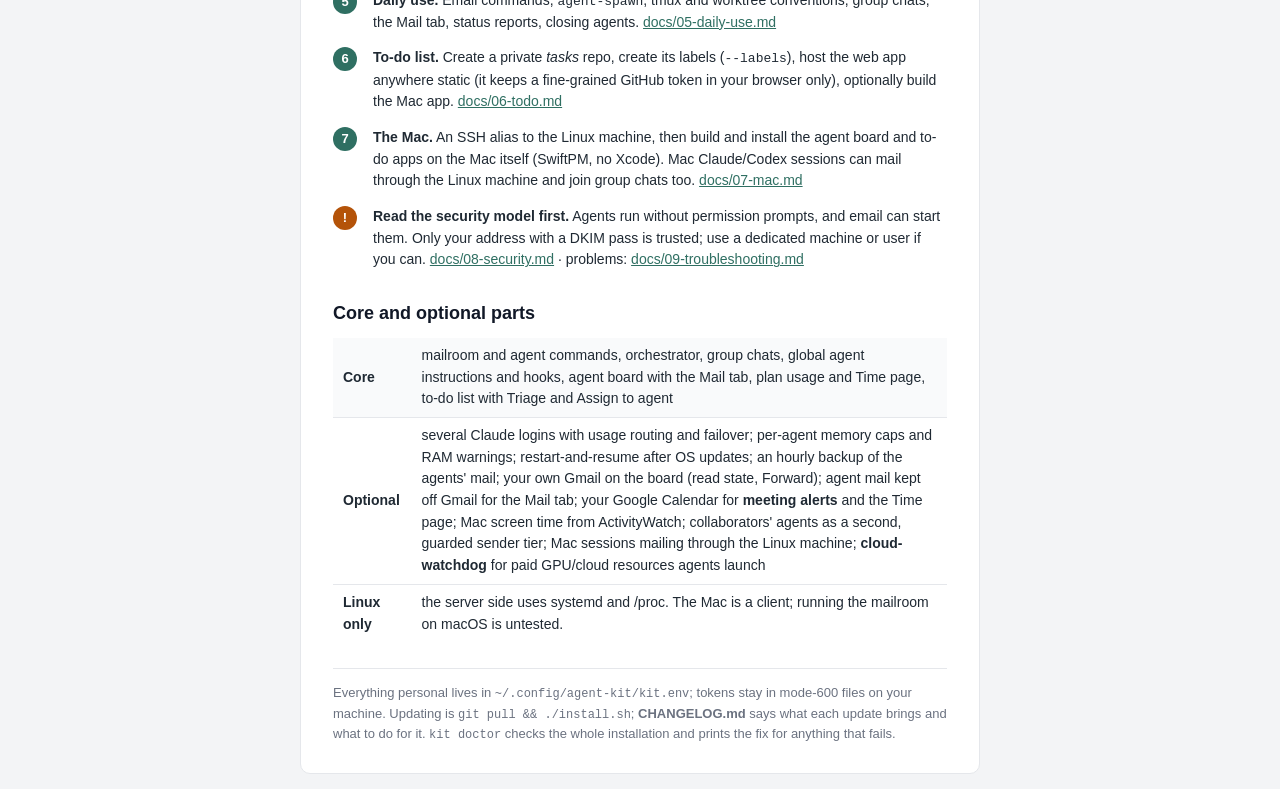
==== commit a511eae9: "No email needed, every feature, a Getting started guide; refresh from upstream (2026-11-27) Makes Gm" ====
--- a/docs/email.html
+++ b/docs/email.html
@@ -12,7 +12,7 @@
 
 <!-- header -->
 <tr><td style="padding:28px 32px 20px 32px;border-bottom:3px solid #2f6f62;">
-  <div style="font-size:12px;letter-spacing:.08em;text-transform:uppercase;color:#2f6f62;font-weight:600;">Setup kit &middot; updated 19 November 2026</div>
+  <div style="font-size:12px;letter-spacing:.08em;text-transform:uppercase;color:#2f6f62;font-weight:600;">Setup kit &middot; updated 27 November 2026</div>
   <div style="font-size:26px;font-weight:700;margin:4px 0 6px 0;color:#111827;">agent-board-kit</div>
   <div style="font-size:16px;color:#4b5563;">Run a team of Claude Code and Codex agents on an always-on Linux machine, and manage them from your inbox, a Mac menu-bar board and a GitHub to-do list.</div>
 </td></tr>
@@ -20,13 +20,13 @@
 <!-- intro -->
 <tr><td style="padding:22px 32px 6px 32px;">
   <p style="margin:0 0 12px 0;">This is a self-contained, installable copy of an agent setup that is in daily use. Everything specific to the original owner (names, addresses, accounts, machines, paths) has been taken out and replaced by <b>one config file you fill in</b>. The repository holds the code, an installer with a health check, templates for the agents' instructions, and step-by-step setup guides.</p>
-  <p style="margin:0 0 12px 0;"><b>New in this update:</b> group chats between agents, a Mail tab on the board for your mail with the agents, clickable options and interactive plots in agent mail, where your plan usage and your own time went, meeting alerts, and one login-and-model order for agents on several Claude logins. The full list is in <b>CHANGELOG.md</b>.</p>
+  <p style="margin:0 0 12px 0;"><b>New in this update:</b> a one-page <b>Getting started</b> guide with a check after every step; a Mail tab that can be the only place agent mail goes, with Forward, comments, undo, pop-out windows and drafts kept on the Linux machine; a fast mode for quick back-and-forths; topics in group chats; files and screenshots in messages to agents. The full list is in <b>CHANGELOG.md</b>.</p>
   <table role="presentation" cellpadding="0" cellspacing="0" border="0" style="margin:16px 0 8px 0;"><tr>
     <td style="background:#2f6f62;border-radius:6px;">
       <a href="https://github.com/tbuckworth/agent-board-kit" style="display:inline-block;padding:11px 20px;color:#ffffff;text-decoration:none;font-weight:600;">Open the repository &rarr;</a>
     </td>
   </tr></table>
-  <p style="margin:6px 0 0 0;font-size:13px;color:#6b7280;">github.com/tbuckworth/agent-board-kit &middot; start with <b>README.md</b>, then <b>docs/</b> in order.</p>
+  <p style="margin:6px 0 0 0;font-size:13px;color:#6b7280;">github.com/tbuckworth/agent-board-kit &middot; start with <b>docs/GETTING-STARTED.md</b>.</p>
 </td></tr>
 
 <!-- what you get -->
@@ -42,7 +42,7 @@
     <tr><td valign="top" style="padding:6px 10px 6px 0;color:#2f6f62;font-weight:700;">&#9881;</td>
         <td style="padding:6px 0;"><b>One branch, one worktree, one tmux session per agent.</b> <code style="font-family:Menlo,Consolas,monospace;font-size:13px;background:#f3f4f6;padding:1px 5px;border-radius:4px;">agent-spawn</code> sets it all up (with a memory cap) and launches Claude Code or Codex with a brief; <code style="font-family:Menlo,Consolas,monospace;font-size:13px;background:#f3f4f6;padding:1px 5px;border-radius:4px;">agent-close</code> cleans up, but only once the work is landed.</td></tr>
     <tr><td valign="top" style="padding:6px 10px 6px 0;color:#2f6f62;font-weight:700;">&#9638;</td>
-        <td style="padding:6px 0;"><b>The agent board.</b> A Mac menu-bar app: every session as a tile coloured by state (busy, waiting on you, blocked, idle, offline), git progress toward main, plan usage, machine load, and right-click actions (message, close, resume, switch model or login). A tile turning red posts a notification. Its <b>Mail tab</b> holds your mail with the agents (threads, search, snooze, replies with files, optional sync with your Gmail), <b>Chats</b> holds the group chats, and <b>Sent</b> lists what you asked for and what the agents say is done.</td></tr>
+        <td style="padding:6px 0;"><b>The agent board.</b> A Mac menu-bar app: every session as a tile coloured by state (busy, waiting on you, blocked, idle, offline), git progress toward main, plan usage, machine load, and right-click actions (message, close, resume, switch model or login). A tile turning red posts a notification. Its <b>Mail tab</b> holds your mail with the agents (threads, search, snooze, replies with files, Forward through your Gmail), <b>Chats</b> holds the group chats, and <b>Sent</b> lists what you asked for and what the agents say is done.</td></tr>
     <tr><td valign="top" style="padding:6px 10px 6px 0;color:#2f6f62;font-weight:700;">&#9684;</td>
         <td style="padding:6px 0;"><b>Where the usage and the time went.</b> Click a plan-usage meter to see that window's usage by board group and agent. The <b>Time</b> page shows where your own time went, per day and group, from your prompts and messages to agents, plus your calendar, documents, mail, to-dos and Mac screen time if you connect them.</td></tr>
     <tr><td valign="top" style="padding:6px 10px 6px 0;color:#2f6f62;font-weight:700;">&#8645;</td>
@@ -129,7 +129,7 @@
   <h2 style="font-size:18px;margin:0 0 10px 0;color:#111827;">Core and optional parts</h2>
   <table role="presentation" cellpadding="0" cellspacing="0" border="0" width="100%" style="border-collapse:collapse;font-size:14px;">
     <tr style="background:#f9fafb;"><td style="padding:7px 10px;border-bottom:1px solid #e5e7eb;font-weight:600;">Core</td><td style="padding:7px 10px;border-bottom:1px solid #e5e7eb;">mailroom and agent commands, orchestrator, group chats, global agent instructions and hooks, agent board with the Mail tab, plan usage and Time page, to-do list with Triage and Assign to agent</td></tr>
-    <tr><td style="padding:7px 10px;border-bottom:1px solid #e5e7eb;font-weight:600;">Optional</td><td style="padding:7px 10px;border-bottom:1px solid #e5e7eb;">several Claude logins with usage routing and failover; per-agent memory caps and RAM warnings; restart-and-resume after OS updates; an hourly backup of the agents' mail; your own Gmail on the board (read state, Sync with Gmail); your Google Calendar for <b>meeting alerts</b> and the Time page; Mac screen time from ActivityWatch; collaborators' agents as a second, guarded sender tier; Mac sessions mailing through the Linux machine; <b>cloud-watchdog</b> for paid GPU/cloud resources agents launch</td></tr>
+    <tr><td style="padding:7px 10px;border-bottom:1px solid #e5e7eb;font-weight:600;">Optional</td><td style="padding:7px 10px;border-bottom:1px solid #e5e7eb;">several Claude logins with usage routing and failover; per-agent memory caps and RAM warnings; restart-and-resume after OS updates; an hourly backup of the agents' mail; your own Gmail on the board (read state, Forward); agent mail kept off Gmail for the Mail tab; your Google Calendar for <b>meeting alerts</b> and the Time page; Mac screen time from ActivityWatch; collaborators' agents as a second, guarded sender tier; Mac sessions mailing through the Linux machine; <b>cloud-watchdog</b> for paid GPU/cloud resources agents launch</td></tr>
     <tr><td style="padding:7px 10px;font-weight:600;">Linux only</td><td style="padding:7px 10px;">the server side uses systemd and /proc. The Mac is a client; running the mailroom on macOS is untested.</td></tr>
   </table>
 </td></tr>
